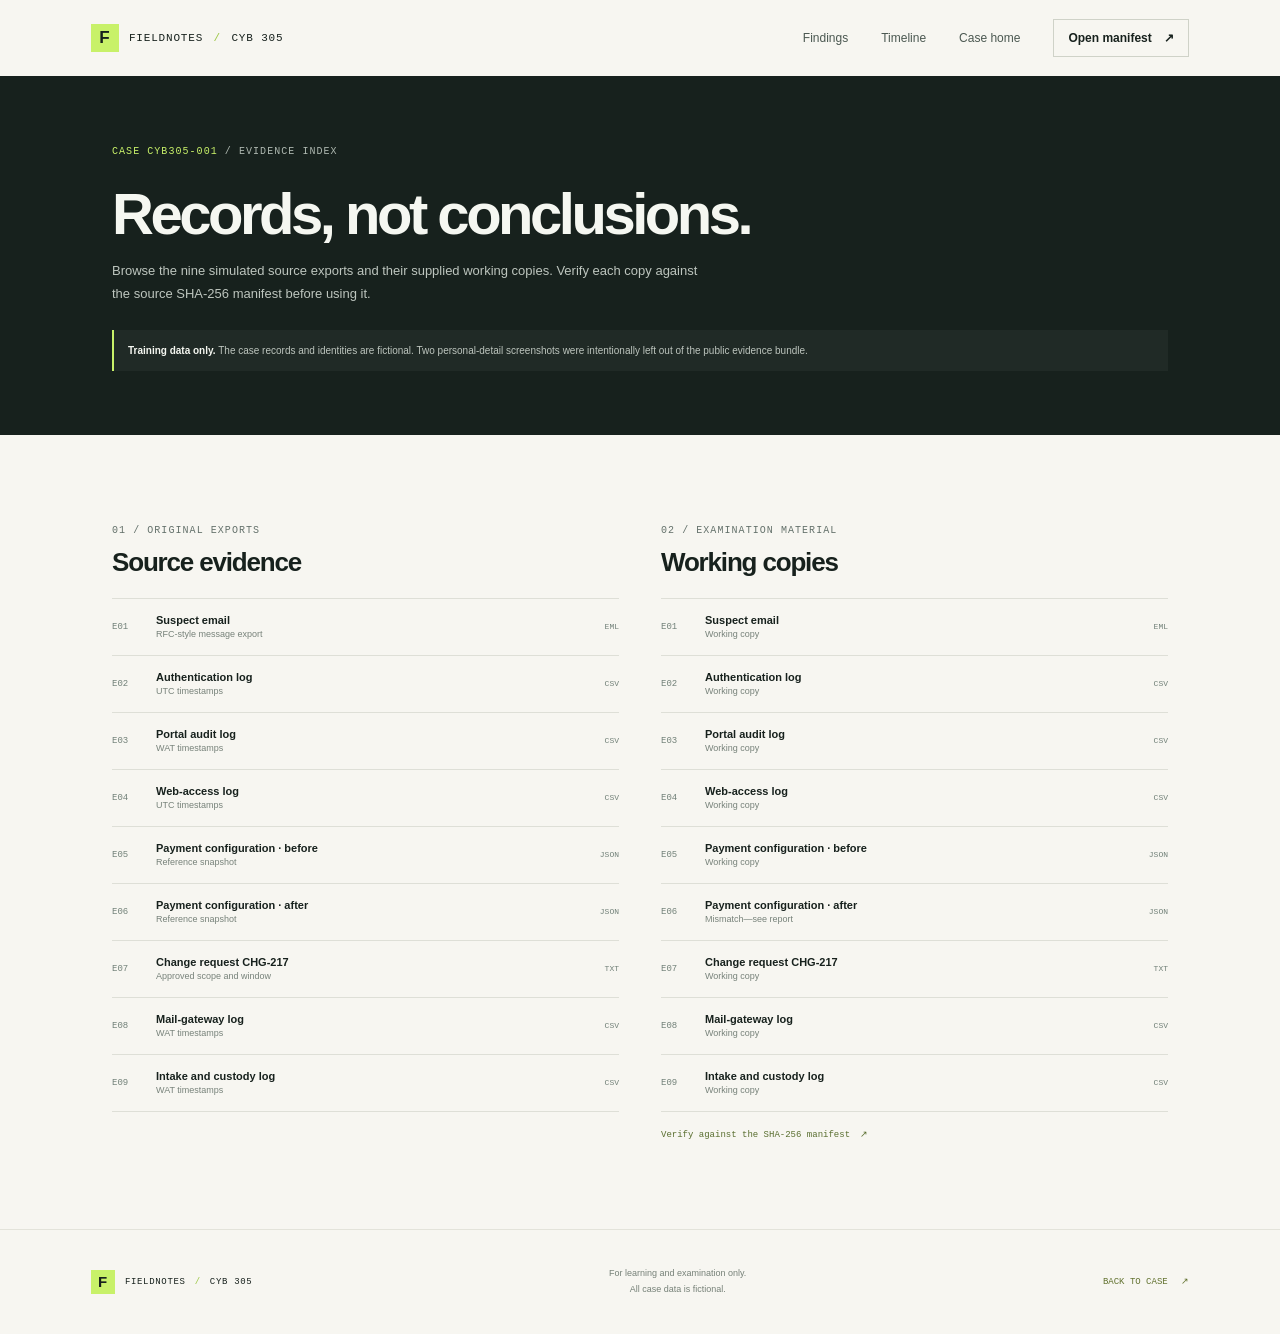
==== evidence.html @ 17957802 "Add report-led case study site and Pages deployment" ====
<!doctype html>
<html lang="en">
  <head>
    <meta charset="utf-8">
    <meta name="viewport" content="width=device-width, initial-scale=1">
    <meta name="theme-color" content="#111a17">
    <meta name="description" content="Browse the fictional source records and working copies for case CYB305-001.">
    <title>Evidence index — Case CYB305-001</title>
    <link rel="stylesheet" href="styles.css">
  </head>
  <body>
    <a class="skip-link" href="#main">Skip to evidence index</a>
    <header class="site-header">
      <a class="brand" href="index.html" aria-label="Return to CYB 305 case home">
        <span class="brand-mark" aria-hidden="true">F</span>
        <span>FIELDNOTES <span class="brand-divider">/</span> CYB 305</span>
      </a>
      <nav class="site-nav" aria-label="Main navigation">
        <a href="index.html#findings">Findings</a>
        <a href="index.html#timeline">Timeline</a>
        <a href="index.html#evidence">Case home</a>
        <a class="nav-cta" href="SHA256_SOURCE_MANIFEST.csv">Open manifest <span aria-hidden="true">↗</span></a>
      </nav>
    </header>
    <main id="main">
      <section class="evidence-page-hero">
        <div class="section">
          <p class="eyebrow"><a href="index.html">CASE CYB305-001</a> <span>/</span> EVIDENCE INDEX</p>
          <h1>Records, not conclusions.</h1>
          <p>Browse the nine simulated source exports and their supplied working copies. Verify each copy against the source SHA-256 manifest before using it.</p>
          <div class="evidence-page-notice"><strong>Training data only.</strong> The case records and identities are fictional. Two personal-detail screenshots were intentionally left out of the public evidence bundle.</div>
        </div>
      </section>
      <section class="section evidence-index-grid">
        <div id="source">
          <p class="eyebrow">01 <span>/</span> ORIGINAL EXPORTS</p>
          <h2>Source evidence</h2>
          <ol class="file-list">
            <li><span>E01</span><a href="SOURCE_EVIDENCE/E01_suspect_email.eml">Suspect email <small>RFC-style message export</small></a><span class="file-ext">EML</span></li>
            <li><span>E02</span><a href="SOURCE_EVIDENCE/E02_authentication_UTC.csv">Authentication log <small>UTC timestamps</small></a><span class="file-ext">CSV</span></li>
            <li><span>E03</span><a href="SOURCE_EVIDENCE/E03_portal_audit_WAT.csv">Portal audit log <small>WAT timestamps</small></a><span class="file-ext">CSV</span></li>
            <li><span>E04</span><a href="SOURCE_EVIDENCE/E04_web_access_UTC.csv">Web-access log <small>UTC timestamps</small></a><span class="file-ext">CSV</span></li>
            <li><span>E05</span><a href="SOURCE_EVIDENCE/E05_payment_config_before.json">Payment configuration · before <small>Reference snapshot</small></a><span class="file-ext">JSON</span></li>
            <li><span>E06</span><a href="SOURCE_EVIDENCE/E06_payment_config_after.json">Payment configuration · after <small>Reference snapshot</small></a><span class="file-ext">JSON</span></li>
            <li><span>E07</span><a href="SOURCE_EVIDENCE/E07_change_request.txt">Change request CHG-217 <small>Approved scope and window</small></a><span class="file-ext">TXT</span></li>
            <li><span>E08</span><a href="SOURCE_EVIDENCE/E08_mail_gateway_WAT.csv">Mail-gateway log <small>WAT timestamps</small></a><span class="file-ext">CSV</span></li>
            <li><span>E09</span><a href="SOURCE_EVIDENCE/E09_intake_transfer_WAT.csv">Intake and custody log <small>WAT timestamps</small></a><span class="file-ext">CSV</span></li>
          </ol>
        </div>
        <div id="copies">
          <p class="eyebrow">02 <span>/</span> EXAMINATION MATERIAL</p>
          <h2>Working copies</h2>
          <ol class="file-list">
            <li><span>E01</span><a href="WORKING_COPIES/E01_suspect_email.eml">Suspect email <small>Working copy</small></a><span class="file-ext">EML</span></li>
            <li><span>E02</span><a href="WORKING_COPIES/E02_authentication_UTC.csv">Authentication log <small>Working copy</small></a><span class="file-ext">CSV</span></li>
            <li><span>E03</span><a href="WORKING_COPIES/E03_portal_audit_WAT.csv">Portal audit log <small>Working copy</small></a><span class="file-ext">CSV</span></li>
            <li><span>E04</span><a href="WORKING_COPIES/E04_web_access_UTC.csv">Web-access log <small>Working copy</small></a><span class="file-ext">CSV</span></li>
            <li><span>E05</span><a href="WORKING_COPIES/E05_payment_config_before.json">Payment configuration · before <small>Working copy</small></a><span class="file-ext">JSON</span></li>
            <li><span>E06</span><a href="WORKING_COPIES/E06_payment_config_after.json">Payment configuration · after <small>Mismatch—see report</small></a><span class="file-ext">JSON</span></li>
            <li><span>E07</span><a href="WORKING_COPIES/E07_change_request.txt">Change request CHG-217 <small>Working copy</small></a><span class="file-ext">TXT</span></li>
            <li><span>E08</span><a href="WORKING_COPIES/E08_mail_gateway_WAT.csv">Mail-gateway log <small>Working copy</small></a><span class="file-ext">CSV</span></li>
            <li><span>E09</span><a href="WORKING_COPIES/E09_intake_transfer_WAT.csv">Intake and custody log <small>Working copy</small></a><span class="file-ext">CSV</span></li>
          </ol>
          <a class="manifest-link" href="SHA256_SOURCE_MANIFEST.csv">Verify against the SHA-256 manifest <span aria-hidden="true">↗</span></a>
        </div>
      </section>
    </main>
    <footer class="site-footer">
      <a class="brand footer-brand" href="index.html"><span class="brand-mark" aria-hidden="true">F</span><span>FIELDNOTES <span class="brand-divider">/</span> CYB 305</span></a>
      <p>For learning and examination only.<br>All case data is fictional.</p>
      <a class="back-to-top" href="index.html">BACK TO CASE <span aria-hidden="true">↗</span></a>
    </footer>
  </body>
</html>
---- styles.css ----
:root {
  color-scheme: light;
  --ink: #17211d;
  --muted: #64716b;
  --paper: #f7f6f1;
  --white: #fffefa;
  --green: #c8f169;
  --green-dark: #9dc746;
  --line: #dedfd7;
  --mono: "DM Mono", "Courier New", monospace;
  --sans: "DM Sans", "Segoe UI", sans-serif;
  --display: "Space Grotesk", "Segoe UI", sans-serif;
  font-family: var(--sans);
  scroll-behavior: smooth;
}

* { box-sizing: border-box; }
body { margin: 0; color: var(--ink); background: var(--paper); }
a { color: inherit; }
code { font-family: var(--mono); font-size: .88em; }
.skip-link { position: absolute; z-index: 20; top: -4rem; left: 1rem; padding: .8rem 1rem; color: var(--ink); background: var(--green); }
.skip-link:focus { top: 1rem; }
.site-header { height: 76px; padding: 0 7.1%; display: flex; align-items: center; justify-content: space-between; background: var(--paper); }
.brand { display: inline-flex; gap: 10px; align-items: center; color: var(--ink); font-family: var(--mono); font-size: 11px; font-weight: 500; letter-spacing: .075em; text-decoration: none; }
.brand-mark { width: 28px; height: 28px; display: grid; place-items: center; background: var(--green); font-family: var(--display); font-size: 17px; font-weight: 700; }
.brand-divider { padding: 0 3px; color: #97a39c; }
.site-nav { display: flex; align-items: center; gap: 33px; }
.site-nav a { color: #4b5851; font-size: 12px; text-decoration: none; }
.site-nav a:hover, .source-link:hover, .evidence-row:hover strong { color: #71922b; }
.site-nav .nav-cta { padding: 11px 14px; border: 1px solid #cfd2c8; color: var(--ink); font-weight: 600; }
.nav-cta span { padding-left: 9px; }

.hero { position: relative; min-height: 480px; padding: 82px 10.1% 79px; display: flex; justify-content: space-between; align-items: center; overflow: hidden; color: #f7f8f2; background: var(--ink); }
.hero::before { position: absolute; top: -260px; right: 3%; width: 650px; height: 650px; border: 1px solid rgb(255 255 255 / 5%); border-radius: 50%; content: ""; }
.hero::after { position: absolute; top: -170px; right: 8%; width: 470px; height: 470px; border: 1px solid rgb(255 255 255 / 5%); border-radius: 50%; content: ""; }
.hero-copy, .case-stamp { position: relative; z-index: 1; }
.hero-copy { max-width: 550px; }
.eyebrow { margin: 0; color: var(--muted); font-family: var(--mono); font-size: 10px; line-height: 1.6; letter-spacing: .105em; }
.hero .eyebrow { color: #c5cec7; }
.eyebrow-slash, .section-heading .eyebrow span, .limits-section .eyebrow span, .brand-divider { color: var(--green-dark); }
.status-dot { width: 7px; height: 7px; margin-right: 7px; display: inline-block; border-radius: 50%; background: var(--green); vertical-align: 1px; }
h1, h2, h3, p { margin-top: 0; }
.hero h1 { margin: 22px 0 15px; font-family: var(--display); font-size: clamp(62px, 8.3vw, 100px); font-weight: 600; line-height: .96; letter-spacing: -.075em; }
.highlight { color: var(--green); }
.hero-description { max-width: 390px; margin: 24px 0 26px; color: #bdc5be; font-size: 14px; line-height: 1.8; }
.hero-actions { display: flex; flex-wrap: wrap; gap: 11px; }
.button { min-height: 43px; padding: 0 16px; display: inline-flex; align-items: center; justify-content: center; gap: 16px; border: 1px solid transparent; font-size: 11px; font-weight: 600; text-decoration: none; transition: background .2s, color .2s, border-color .2s; }
.button-primary { color: var(--ink); background: var(--green); }
.button-primary:hover { background: #d7fa91; }
.button-secondary { border-color: #56625b; color: #f7f8f2; }
.button-secondary:hover { border-color: var(--green); color: var(--green); }
.case-stamp { width: 285px; margin: 0 2.2% 0 30px; padding: 22px 22px 17px; border: 1px solid #47524c; background: rgb(255 255 255 / 3%); }
.stamp-label, .stamp-index { margin: 0; color: #aeb8b0; font-family: var(--mono); font-size: 9px; letter-spacing: .11em; }
.stamp-number { margin: 12px 0 16px; color: #f8f9f4; font-family: var(--display); font-size: 29px; font-weight: 600; letter-spacing: -.045em; }
.stamp-number span { padding: 0 4px; color: var(--green); }
.stamp-rule { height: 1px; margin-bottom: 17px; display: block; background: #47524c; }
.case-stamp dl { margin: 0 0 18px; }
.case-stamp dl div { margin: 11px 0; display: flex; justify-content: space-between; gap: 8px; }
.case-stamp dt { color: #aeb8b0; font-size: 10px; }
.case-stamp dd { margin: 0; color: #f5f7f1; font-size: 10px; text-align: right; }
.tag { padding: 4px 6px; color: var(--green); background: rgb(200 241 105 / 9%); font-family: var(--mono); font-size: 8px; }
.stamp-index { padding-top: 13px; border-top: 1px solid #47524c; font-size: 8px; }
.stamp-index span { padding: 0 3px; color: var(--green); }
.hero-index { position: absolute; right: 7.1%; bottom: 20px; color: #aab4ac; font-family: var(--mono); font-size: 9px; letter-spacing: .09em; }
.hero-index span { padding: 0 4px; color: var(--green-dark); }

.notice { padding: 16px 10.1%; display: flex; align-items: center; gap: 13px; border-bottom: 1px solid #e6e5dc; background: #efefe7; }
.notice-icon { width: 19px; height: 19px; flex: 0 0 19px; display: grid; place-items: center; border: 1px solid #8a9b70; border-radius: 50%; color: #536d2a; font-family: var(--display); font-size: 11px; font-weight: 600; }
.notice p { margin: 0; color: #546158; font-size: 11px; line-height: 1.7; }
.notice strong { color: var(--ink); }

.section { max-width: 1120px; margin: 0 auto; padding: 88px 32px; }
.section-heading { margin-bottom: 33px; display: flex; align-items: end; justify-content: space-between; gap: 36px; }
.section-heading .eyebrow, .limits-section .eyebrow, .report-heading .eyebrow { color: #718078; }
.section-heading h2, .limits-section h2 { margin: 10px 0 0; font-family: var(--display); font-size: clamp(30px, 4vw, 42px); font-weight: 600; line-height: 1.1; letter-spacing: -.055em; }
.section-intro { max-width: 365px; margin: 0 0 3px; color: var(--muted); font-size: 12px; line-height: 1.8; }
.finding-grid { display: grid; grid-template-columns: repeat(4, minmax(0, 1fr)); border-top: 1px solid var(--line); border-bottom: 1px solid var(--line); }
.finding-card { min-height: 225px; padding: 21px 19px 18px; position: relative; border-right: 1px solid var(--line); background: var(--white); }
.finding-card:first-child { border-left: 1px solid var(--line); }
.card-index { color: #7e8a82; font-family: var(--mono); font-size: 8px; letter-spacing: .08em; }
.card-icon { width: 30px; height: 30px; margin: 19px 0 12px; display: grid; place-items: center; border: 1px solid #e1e4d7; color: #688832; font-family: var(--mono); font-size: 16px; }
.finding-card h3 { margin: 0 0 9px; font-family: var(--display); font-size: 15px; font-weight: 600; letter-spacing: -.025em; }
.finding-card p { margin: 0 0 15px; color: #66736b; font-size: 10px; line-height: 1.75; }
.source-link { color: #677830; font-family: var(--mono); font-size: 8px; letter-spacing: .005em; text-decoration: none; }
.source-link span { padding-left: 3px; }

.timeline-section { color: #f5f7f1; background: var(--ink); }
.timeline-inner { padding-top: 79px; padding-bottom: 86px; }
.timeline-heading .eyebrow { color: #aeb8b0; }
.timeline-heading .section-intro { color: #aeb8b0; }
.timeline-heading h2 { color: #f5f7f1; }
.timeline { margin: 0; padding: 4px 0 0; list-style: none; }
.timeline li { min-height: 78px; display: grid; grid-template-columns: 90px 17px 1fr; gap: 18px; }
.timeline time { padding-top: 1px; color: var(--green); font-family: var(--mono); font-size: 12px; }
.timeline time span { color: #c2cec5; }
.timeline-marker { width: 9px; height: 9px; margin: 4px; position: relative; border: 1px solid var(--green-dark); border-radius: 50%; background: var(--ink); }
.timeline li:not(:last-child) .timeline-marker::after { width: 1px; height: 71px; position: absolute; top: 8px; left: 3px; background: #3e4b43; content: ""; }
.timeline-alert .timeline-marker { background: var(--green); box-shadow: 0 0 0 4px rgb(200 241 105 / 12%); }
.timeline h3 { margin: 0 0 4px; color: #f5f7f1; font-family: var(--display); font-size: 14px; font-weight: 500; }
.timeline p { margin: 0 0 4px; color: #aeb9b1; font-size: 10px; line-height: 1.65; }
.event-ref { color: #c3d89a; font-family: var(--mono); font-size: 8px; letter-spacing: .02em; }

.limits-section { max-width: none; padding: 77px max(7.1%, calc((100% - 1056px) / 2)); display: grid; grid-template-columns: 35px minmax(230px, .85fr) minmax(310px, 1.15fr); align-items: start; gap: 24px; background: #edf0e3; }
.limits-mark { width: 28px; height: 28px; display: grid; place-items: center; background: var(--green); font-family: var(--display); font-size: 16px; font-weight: 700; }
.limits-section h2 { margin-top: 9px; font-size: clamp(28px, 3.6vw, 38px); }
.limits-copy { padding-top: 23px; }
.limits-copy p { margin-bottom: 12px; color: #5e6a62; font-size: 11px; line-height: 1.85; }
.limits-copy p:last-child { margin-bottom: 0; }

.evidence-section { background: var(--white); }
.evidence-inner { padding-top: 82px; padding-bottom: 86px; }
.evidence-layout { display: grid; grid-template-columns: 1.45fr .8fr; align-items: stretch; gap: 29px; }
.evidence-list { border-top: 1px solid var(--line); }
.evidence-row { min-height: 62px; padding: 10px 12px; display: grid; grid-template-columns: 39px 1fr 18px; align-items: center; gap: 12px; border: 1px solid var(--line); border-top: 0; color: inherit; text-decoration: none; transition: background .18s; }
.evidence-row:hover { background: var(--paper); }
.file-type { width: 33px; height: 27px; display: grid; place-items: center; border: 1px solid #e1e4d7; color: #667a3c; font-family: var(--mono); font-size: 8px; }
.evidence-row strong, .evidence-row small { display: block; }
.evidence-row strong { margin-bottom: 4px; font-family: var(--display); font-size: 11px; font-weight: 600; }
.evidence-row small { color: #77827a; font-size: 9px; }
.row-arrow { color: #798443; font-size: 12px; }
.integrity-card { padding: 24px; background: #f0f1e9; }
.integrity-emblem { width: 35px; height: 35px; margin-bottom: 20px; display: grid; place-items: center; border-radius: 50%; color: var(--ink); background: var(--green); font-size: 18px; }
.integrity-card .eyebrow { margin-bottom: 10px; color: #687365; }
.integrity-card h3 { margin: 0 0 11px; font-family: var(--display); font-size: 20px; font-weight: 600; line-height: 1.2; letter-spacing: -.04em; }
.integrity-card p:not(.eyebrow) { margin: 0 0 17px; color: #66736b; font-size: 10px; line-height: 1.8; }
.integrity-card > a { color: #596e2f; font-family: var(--mono); font-size: 9px; text-decoration: none; }
.integrity-card > a span { padding-left: 5px; }

.report-section { padding: 0 0 73px; background: var(--white); }
.report-inner { padding-top: 0; padding-bottom: 0; }
.report-heading { margin-bottom: 22px; }
.button-dark { min-height: 37px; border-color: #d5d9cd; color: var(--ink); background: var(--white); }
.button-dark:hover { border-color: var(--ink); }
.report-frame { height: min(78vw, 850px); min-height: 440px; border: 1px solid var(--line); background: #efeee9; }
.report-frame iframe { width: 100%; height: 100%; border: 0; }
.report-caption { margin: 10px 0 0; color: #7a857e; font-family: var(--mono); font-size: 8px; letter-spacing: .04em; }

.site-footer { min-height: 105px; padding: 24px 7.1%; display: flex; align-items: center; justify-content: space-between; gap: 20px; border-top: 1px solid #e3e3da; background: var(--paper); }
.footer-brand { font-size: 9px; }
.footer-brand .brand-mark { width: 24px; height: 24px; font-size: 15px; }
.site-footer > p { margin: 0; color: #768178; font-size: 9px; line-height: 1.7; text-align: center; }
.back-to-top { color: #61712e; font-family: var(--mono); font-size: 9px; text-decoration: none; }
.back-to-top span { padding-left: 8px; }

.evidence-page-hero { color: #f5f7f1; background: var(--ink); }
.evidence-page-hero .section { padding-top: 68px; padding-bottom: 64px; }
.evidence-page-hero .eyebrow { color: #aeb8b0; }
.evidence-page-hero .eyebrow a { color: var(--green); text-decoration: none; }
.evidence-page-hero h1 { margin: 20px 0 12px; font-family: var(--display); font-size: clamp(38px, 6vw, 58px); font-weight: 600; letter-spacing: -.06em; }
.evidence-page-hero .section > p:not(.eyebrow) { max-width: 590px; margin-bottom: 0; color: #bdc5be; font-size: 13px; line-height: 1.8; }
.evidence-page-notice { margin-top: 24px; padding: 12px 14px; border-left: 2px solid var(--green); color: #bdc5be; background: rgb(255 255 255 / 4%); font-size: 10px; line-height: 1.7; }
.evidence-page-notice strong { color: #f5f7f1; }
.evidence-index-grid { display: grid; grid-template-columns: repeat(2, minmax(0, 1fr)); align-items: start; gap: 42px; }
.evidence-index-grid h2 { margin: 8px 0 20px; font-family: var(--display); font-size: 26px; letter-spacing: -.045em; }
.file-list { margin: 0; padding: 0; border-top: 1px solid var(--line); list-style: none; }
.file-list li { min-height: 57px; display: grid; grid-template-columns: 35px minmax(0, 1fr) 34px; align-items: center; gap: 9px; border-bottom: 1px solid var(--line); }
.file-list li > span:first-child { color: #718078; font-family: var(--mono); font-size: 9px; }
.file-list a { padding: 9px 0; font-family: var(--display); font-size: 11px; font-weight: 600; text-decoration: none; }
.file-list a:hover { color: #71922b; }
.file-list small { margin-top: 3px; display: block; color: #77827a; font-family: var(--sans); font-size: 9px; font-weight: 400; }
.file-ext { color: #718078; font-family: var(--mono); font-size: 8px; text-align: right; }
.manifest-link { margin-top: 17px; display: inline-block; color: #596e2f; font-family: var(--mono); font-size: 9px; text-decoration: none; }
.manifest-link span { padding-left: 5px; }

@media (min-width: 1300px) {
  .hero { padding-right: calc((100% - 1038px) / 2); padding-left: calc((100% - 1038px) / 2); }
}
@media (max-width: 800px) {
  .site-header { height: auto; min-height: 67px; padding: 12px 5%; }
  .site-nav { gap: 17px; }
  .site-nav a { font-size: 10px; }
  .hero { min-height: 440px; padding: 63px 7%; }
  .case-stamp { width: 255px; margin-right: 0; }
  .notice { padding-right: 7%; padding-left: 7%; }
  .section { padding-right: 7%; padding-left: 7%; }
  .finding-grid { grid-template-columns: repeat(2, minmax(0, 1fr)); }
  .finding-card:nth-child(3) { border-left: 1px solid var(--line); }
  .finding-card:nth-child(n+3) { border-top: 1px solid var(--line); }
  .limits-section { padding-right: 7%; padding-left: 7%; }
  .evidence-layout { grid-template-columns: 1fr .8fr; gap: 18px; }
  .evidence-index-grid { gap: 25px; }
  .site-footer { padding-right: 5%; padding-left: 5%; }
}
@media (max-width: 580px) {
  .site-header { align-items: flex-start; flex-direction: column; gap: 13px; }
  .site-nav { width: 100%; justify-content: space-between; gap: 8px; }
  .site-nav .nav-cta { padding: 8px; }
  .hero { padding: 50px 7% 56px; align-items: stretch; flex-direction: column; gap: 35px; }
  .hero h1 { font-size: clamp(62px, 16vw, 86px); }
  .hero-description { max-width: 340px; font-size: 13px; }
  .case-stamp { width: min(100%, 340px); margin: 0; }
  .hero-index { right: 7%; bottom: 15px; }
  .notice { align-items: flex-start; }
  .section { padding-top: 63px; padding-bottom: 65px; }
  .section-heading { align-items: flex-start; flex-direction: column; gap: 13px; }
  .section-intro { max-width: 100%; }
  .finding-grid { grid-template-columns: 1fr; }
  .finding-card { min-height: auto; padding: 19px; border-right: 1px solid var(--line); border-left: 1px solid var(--line); }
  .finding-card + .finding-card { border-top: 1px solid var(--line); }
  .finding-card:nth-child(3) { border-left: 1px solid var(--line); }
  .finding-card p { max-width: 390px; font-size: 11px; }
  .timeline li { grid-template-columns: 69px 13px 1fr; gap: 11px; }
  .timeline time { font-size: 11px; }
  .timeline p { font-size: 10px; }
  .limits-section { grid-template-columns: 30px 1fr; gap: 15px; }
  .limits-copy { grid-column: 2; padding-top: 0; }
  .evidence-layout { grid-template-columns: 1fr; }
  .evidence-index-grid { grid-template-columns: 1fr; gap: 45px; }
  .report-frame { height: 72vh; min-height: 390px; }
  .site-footer { align-items: flex-start; flex-wrap: wrap; }
  .site-footer > p { order: 3; width: 100%; text-align: left; }
}
@media (prefers-reduced-motion: reduce) {
  :root { scroll-behavior: auto; }
  *, *::before, *::after { transition-duration: .01ms !important; }
}
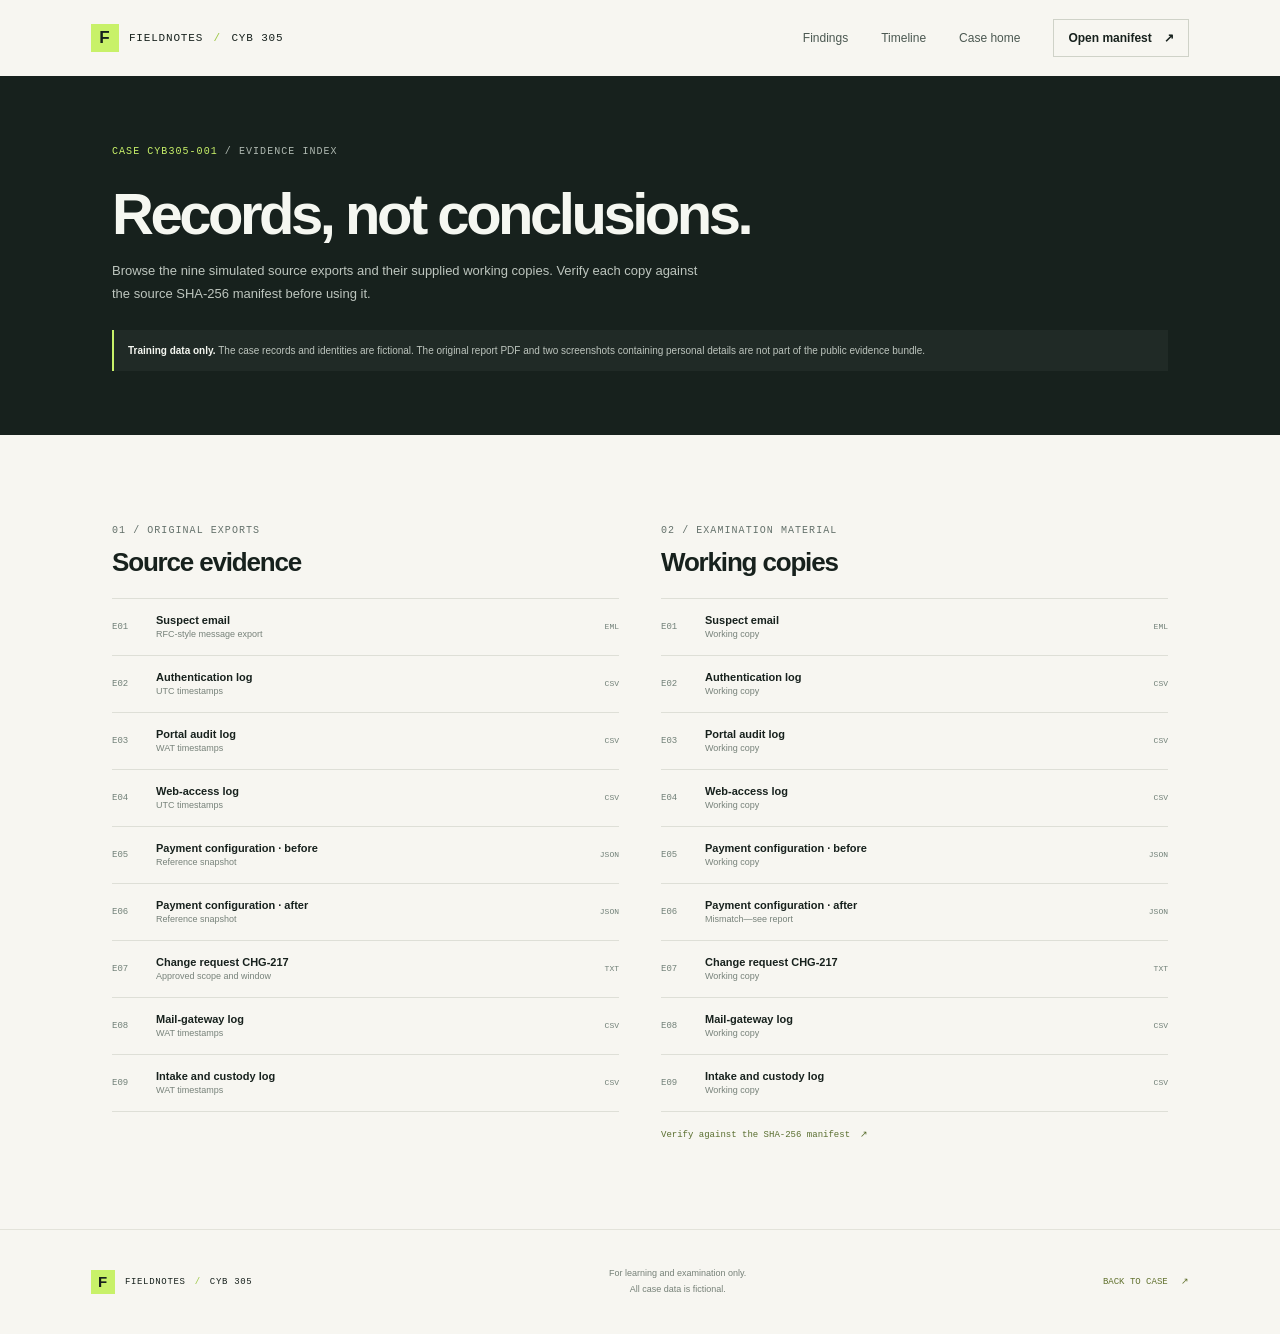
==== commit 7e102265: "Publish privacy-safe report version" ====
--- a/evidence.html
+++ b/evidence.html
@@ -28,7 +28,7 @@
           <p class="eyebrow"><a href="index.html">CASE CYB305-001</a> <span>/</span> EVIDENCE INDEX</p>
           <h1>Records, not conclusions.</h1>
           <p>Browse the nine simulated source exports and their supplied working copies. Verify each copy against the source SHA-256 manifest before using it.</p>
-          <div class="evidence-page-notice"><strong>Training data only.</strong> The case records and identities are fictional. Two personal-detail screenshots were intentionally left out of the public evidence bundle.</div>
+          <div class="evidence-page-notice"><strong>Training data only.</strong> The case records and identities are fictional. The original report PDF and two screenshots containing personal details are not part of the public evidence bundle.</div>
         </div>
       </section>
       <section class="section evidence-index-grid">
--- a/styles.css
+++ b/styles.css
@@ -131,9 +131,13 @@
 .report-heading { margin-bottom: 22px; }
 .button-dark { min-height: 37px; border-color: #d5d9cd; color: var(--ink); background: var(--white); }
 .button-dark:hover { border-color: var(--ink); }
-.report-frame { height: min(78vw, 850px); min-height: 440px; border: 1px solid var(--line); background: #efeee9; }
-.report-frame iframe { width: 100%; height: 100%; border: 0; }
-.report-caption { margin: 10px 0 0; color: #7a857e; font-family: var(--mono); font-size: 8px; letter-spacing: .04em; }
+.report-card { padding: clamp(24px, 5vw, 52px); border: 1px solid var(--line); background: #f0f1e9; }
+.report-card-index { color: #6f7a70; font-family: var(--mono); font-size: 9px; letter-spacing: .09em; }
+.report-card-index span { padding: 0 5px; color: #78963e; }
+.report-card h3 { margin: 22px 0 10px; font-family: var(--display); font-size: clamp(22px, 3.4vw, 32px); font-weight: 600; letter-spacing: -.05em; }
+.report-card p { max-width: 700px; margin: 0 0 19px; color: #657068; font-size: 12px; line-height: 1.8; }
+.report-card-link { color: #596e2f; font-family: var(--mono); font-size: 10px; text-decoration: none; }
+.report-card-link span { padding-left: 5px; }
 
 .site-footer { min-height: 105px; padding: 24px 7.1%; display: flex; align-items: center; justify-content: space-between; gap: 20px; border-top: 1px solid #e3e3da; background: var(--paper); }
 .footer-brand { font-size: 9px; }
@@ -206,7 +210,6 @@
   .limits-copy { grid-column: 2; padding-top: 0; }
   .evidence-layout { grid-template-columns: 1fr; }
   .evidence-index-grid { grid-template-columns: 1fr; gap: 45px; }
-  .report-frame { height: 72vh; min-height: 390px; }
   .site-footer { align-items: flex-start; flex-wrap: wrap; }
   .site-footer > p { order: 3; width: 100%; text-align: left; }
 }
